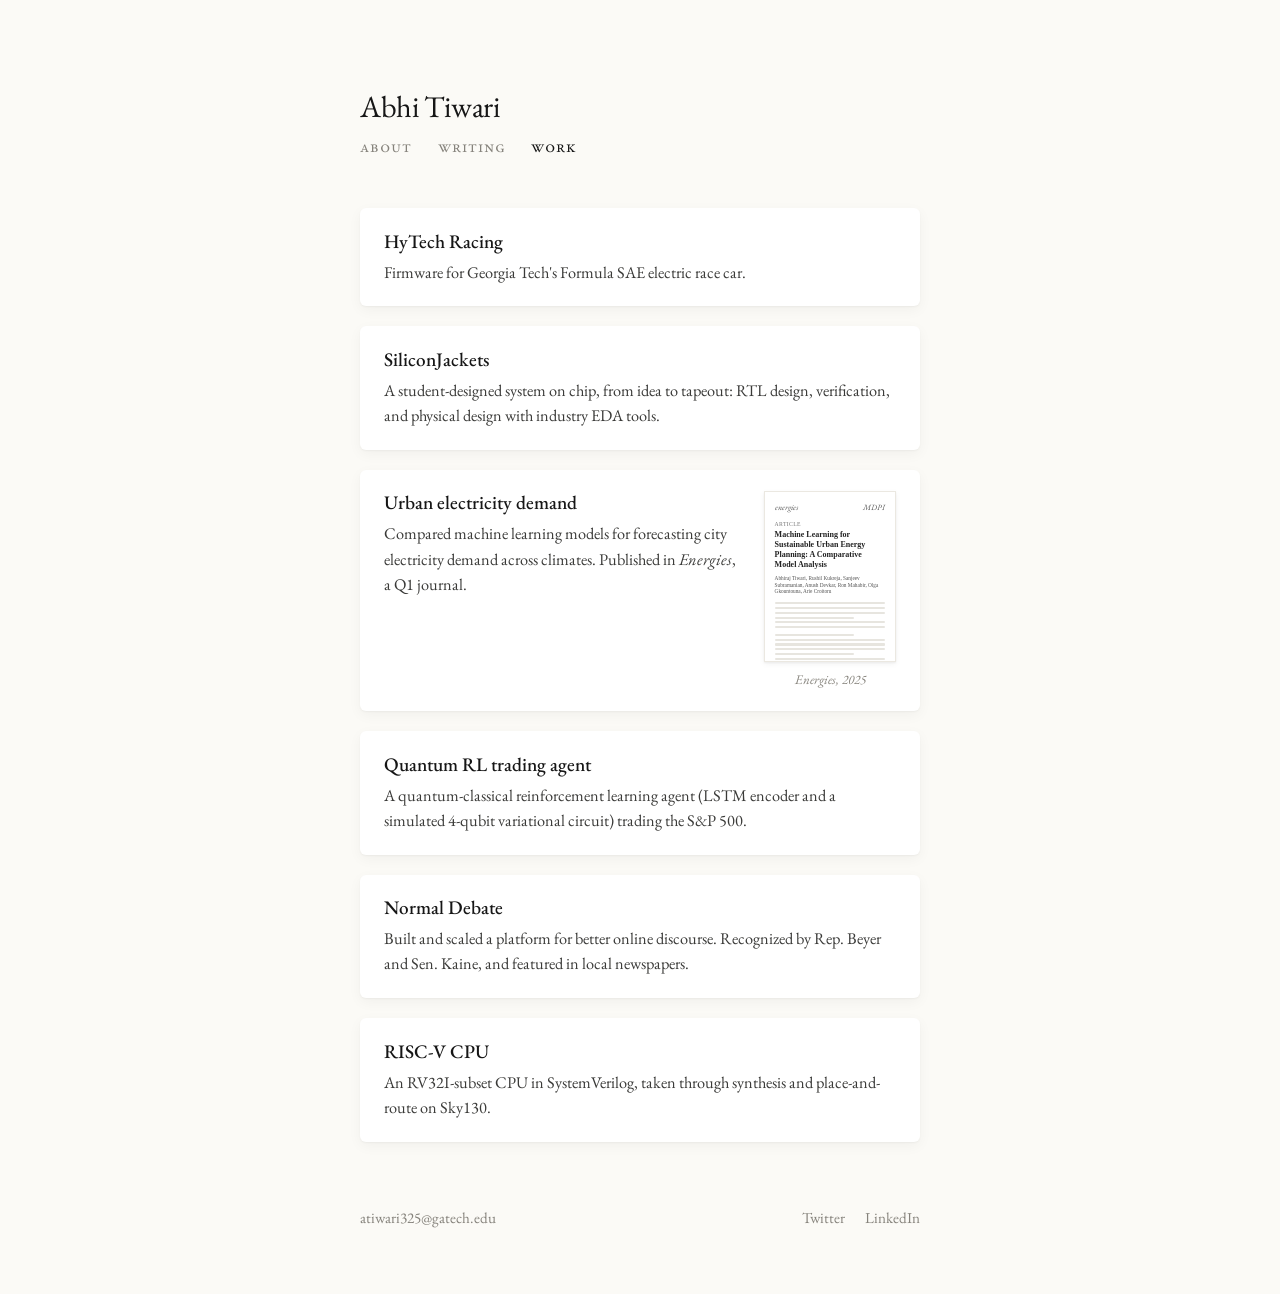
==== work/index.html @ e655e364 "Redesign: light serif theme with about, writing, and work pages Co-Authored-By: Claude Opus 5.5 <nor" ====
<!DOCTYPE html>
<html lang="en">
<head>
<meta charset="utf-8">
<meta name="viewport" content="width=device-width, initial-scale=1">
<title>Work — Abhi Tiwari</title>
<meta name="description" content="Work by Abhi Tiwari: firmware, silicon, and machine learning.">
<meta name="color-scheme" content="light">
<link rel="icon" href="data:image/svg+xml,<svg xmlns='http://www.w3.org/2000/svg' viewBox='0 0 32 32'><circle cx='16' cy='16' r='4' fill='%23161616'/></svg>">
<link rel="preconnect" href="https://fonts.googleapis.com">
<link rel="preconnect" href="https://fonts.gstatic.com" crossorigin>
<link href="https://fonts.googleapis.com/css2?family=EB+Garamond:ital,wght@0,400;0,500;1,400&display=swap" rel="stylesheet">
<link rel="stylesheet" href="/style.css">
</head>
<body>
<main>
  <h1 class="name"><a href="/">Abhi Tiwari</a></h1>
  <nav><a href="/">about</a><a href="/writing/">writing</a><a href="/work/" aria-current="page">work</a></nav>

  <div class="cards">
    <div class="card">
      <div class="card-text">
        <h3>HyTech Racing</h3>
        <p>Firmware for Georgia Tech's Formula SAE electric race car.</p>
      </div>
    </div>

    <div class="card">
      <div class="card-text">
        <h3>SiliconJackets</h3>
        <p>A student-designed system on chip, from idea to tapeout: RTL design, verification, and physical design with industry EDA tools.</p>
      </div>
    </div>

    <div class="card">
      <div class="card-text">
        <h3>Urban electricity demand</h3>
        <p>Compared machine learning models for forecasting city electricity demand across climates. Published in <em>Energies</em>, a Q1 journal.</p>
      </div>
      <a class="ev" href="https://doi.org/10.3390/en19010176" aria-label="Read the paper in Energies">
        <figure style="margin:0">
          <div class="page" aria-hidden="true">
            <div class="journal"><span>energies</span><span>MDPI</span></div>
            <div class="type">Article</div>
            <div class="title">Machine Learning for Sustainable Urban Energy Planning: A Comparative Model Analysis</div>
            <div class="authors">Abhiraj Tiwari, Rushil Kukreja, Sanjeev Subramanian, Anush Devkar, Ron Mahabir, Olga Gkountouna, Arie Croitoru</div>
            <div class="lines"><i></i><i></i><i></i><i></i><i></i><i></i><i class="gap"></i><i></i><i></i><i></i><i></i><i></i><i></i><i></i><i></i></div>
          </div>
          <figcaption>Energies, 2025</figcaption>
        </figure>
      </a>
    </div>

    <div class="card">
      <div class="card-text">
        <h3>Quantum RL trading agent</h3>
        <p>A quantum-classical reinforcement learning agent (LSTM encoder and a simulated 4-qubit variational circuit) trading the S&amp;P 500.</p>
      </div>
    </div>

    <div class="card">
      <div class="card-text">
        <h3>Normal Debate</h3>
        <p>Built and scaled a platform for better online discourse. Recognized by Rep. Beyer and Sen. Kaine, and featured in local newspapers.</p>
      </div>
    </div>

    <div class="card">
      <div class="card-text">
        <h3>RISC-V CPU</h3>
        <p>An RV32I-subset CPU in SystemVerilog, taken through synthesis and place-and-route on Sky130.</p>
      </div>
      <!-- GitHub evidence, for a project with a repo. Paste inside the card, after card-text:
      <a class="ev" href="https://github.com/USER/REPO">
        <figure style="margin:0">
          <div class="repo"><span>github.com/</span>USER/REPO</div>
          <figcaption>Source</figcaption>
        </figure>
      </a> -->
    </div>
  </div>

  <footer>
    <a href="mailto:atiwari325@gatech.edu">atiwari325@gatech.edu</a>
    <span><a href="https://x.com/abhirajtiwari">Twitter</a><a href="https://linkedin.com/in/tiwariabhiraj">LinkedIn</a></span>
  </footer>
</main>
</body>
</html>
---- style.css ----
:root {
  --paper: #fbfaf6;
  --card:  #ffffff;
  --ink:   #161616;
  --body:  #3a3a38;
  --gray:  #85827b;
  --faint: #d9d6ce;
  --hint:  #7a2a22;
  --serif: "EB Garamond", Garamond, "Times New Roman", serif;
}

* { box-sizing: border-box; }

html { -webkit-text-size-adjust: 100%; }

body {
  margin: 0;
  background: var(--paper);
  color: var(--body);
  font-family: var(--serif);
  font-size: 19px;
  line-height: 1.6;
  -webkit-font-smoothing: antialiased;
}

main {
  max-width: 38rem;
  margin: 0 auto;
  padding: clamp(3.5rem, 11vh, 5.5rem) 1rem 4rem;
}

@media (min-width: 30rem) {
  main { padding-left: 1.5rem; padding-right: 1.5rem; }
}

/* ---------- header ---------- */

.name {
  margin: 0;
  font-size: 1.9rem;
  font-weight: 400;
  letter-spacing: -0.01em;
  line-height: 1.2;
  color: var(--ink);
}

.name a { color: inherit; text-decoration: none; }

nav {
  display: flex;
  gap: 1.6rem;
  margin: 0.55rem 0 3rem;
  font-variant: small-caps;
  letter-spacing: 0.06em;
  font-size: 1.05rem;
}

nav a { color: var(--gray); text-decoration: none; }
nav a:hover, nav a[aria-current] { color: var(--ink); }

/* ---------- text ---------- */

a {
  color: var(--ink);
  text-decoration: underline;
  text-decoration-color: var(--faint);
  text-underline-offset: 3px;
}

a:hover { text-decoration-color: var(--hint); }

p { margin: 0 0 1rem; }
.lead { color: var(--ink); }
.quiet { color: var(--gray); }

:focus-visible { outline: 1px solid var(--hint); outline-offset: 3px; border-radius: 2px; }

/* ---------- writing ---------- */

.posts { list-style: none; margin: 0; padding: 0; }

.posts li {
  display: flex;
  justify-content: space-between;
  align-items: baseline;
  gap: 1rem;
}

.posts li + li { margin-top: 0.9rem; }
.posts a { text-decoration: none; font-size: 1.15rem; }
.posts a:hover { color: var(--hint); }

time {
  color: var(--gray);
  font-style: italic;
  font-variant-numeric: oldstyle-nums;
  white-space: nowrap;
}

.article h2 {
  margin: 0;
  font-size: 2.1rem;
  font-weight: 400;
  line-height: 1.2;
  color: var(--ink);
}

.article time { display: block; margin: 0.35rem 0 2rem; }

/* ---------- work cards ---------- */

.cards { display: grid; gap: 1.25rem; }

.card {
  display: flex;
  gap: 1.5rem;
  align-items: flex-start;
  padding: 1.35rem 1.5rem;
  background: var(--card);
  border-radius: 6px;
  box-shadow: 0 1px 2px rgba(22, 22, 22, 0.04), 0 4px 14px rgba(22, 22, 22, 0.045);
}

.card-text { flex: 1; min-width: 0; }

.card h3 {
  margin: 0 0 0.3rem;
  font-size: 1.2rem;
  font-weight: 500;
  line-height: 1.3;
  color: var(--ink);
}

.card p { margin: 0; font-size: 1.02rem; line-height: 1.55; }

/* evidence: paper title page */

.ev { flex: none; text-decoration: none; color: var(--gray); }
.ev:hover .page { box-shadow: 0 1px 2px rgba(22,22,22,.08), 0 3px 10px rgba(22,22,22,.1); }

.ev figcaption {
  margin-top: 0.4rem;
  font-size: 0.82rem;
  font-style: italic;
  text-align: center;
}

.page {
  width: 8.25rem;
  aspect-ratio: 8.5 / 11;
  padding: 0.6rem 0.6rem 0;
  overflow: hidden;
  background: #fff;
  border: 1px solid #ebe8e1;
  box-shadow: 0 1px 2px rgba(22,22,22,.05), 0 2px 6px rgba(22,22,22,.05);
  font-family: Georgia, "Times New Roman", serif;
  color: #222;
  line-height: 1.25;
}

.page .journal {
  display: flex;
  justify-content: space-between;
  font-family: var(--serif);
  font-size: 0.5rem;
  color: #555;
  font-style: italic;
}

.page .type { margin-top: 0.55rem; font-size: 0.36rem; letter-spacing: 0.06em; text-transform: uppercase; color: #777; }
.page .title { margin-top: 0.15rem; font-size: 0.5rem; font-weight: 700; }
.page .authors { margin-top: 0.3rem; font-size: 0.33rem; color: #555; }

.page .lines { margin-top: 0.45rem; }
.page .lines i { display: block; height: 0.13rem; margin-bottom: 0.17rem; background: #e7e5df; border-radius: 1px; }
.page .lines i:nth-child(4n) { width: 72%; }
.page .lines .gap { height: 0; margin-bottom: 0.35rem; }

/* evidence: code repository */

.repo {
  display: block;
  width: 8.25rem;
  padding: 0.6rem 0.7rem;
  background: #f6f5f1;
  border-radius: 4px;
  font-family: ui-monospace, Menlo, monospace;
  font-size: 0.68rem;
  line-height: 1.4;
  color: var(--ink);
  word-break: break-all;
}

.repo span { display: block; color: var(--gray); }

@media (max-width: 34rem) {
  .card { flex-direction: column; gap: 1rem; padding: 1.15rem 1.15rem; }
  .ev { align-self: flex-start; }
}

/* ---------- footer ---------- */

footer {
  margin-top: 4rem;
  display: flex;
  justify-content: space-between;
  flex-wrap: wrap;
  gap: 0.5rem 1.5rem;
  font-size: 0.95rem;
}

footer a { color: var(--gray); text-decoration: none; }
footer a:hover { color: var(--ink); }
footer span { display: flex; gap: 1.25rem; }
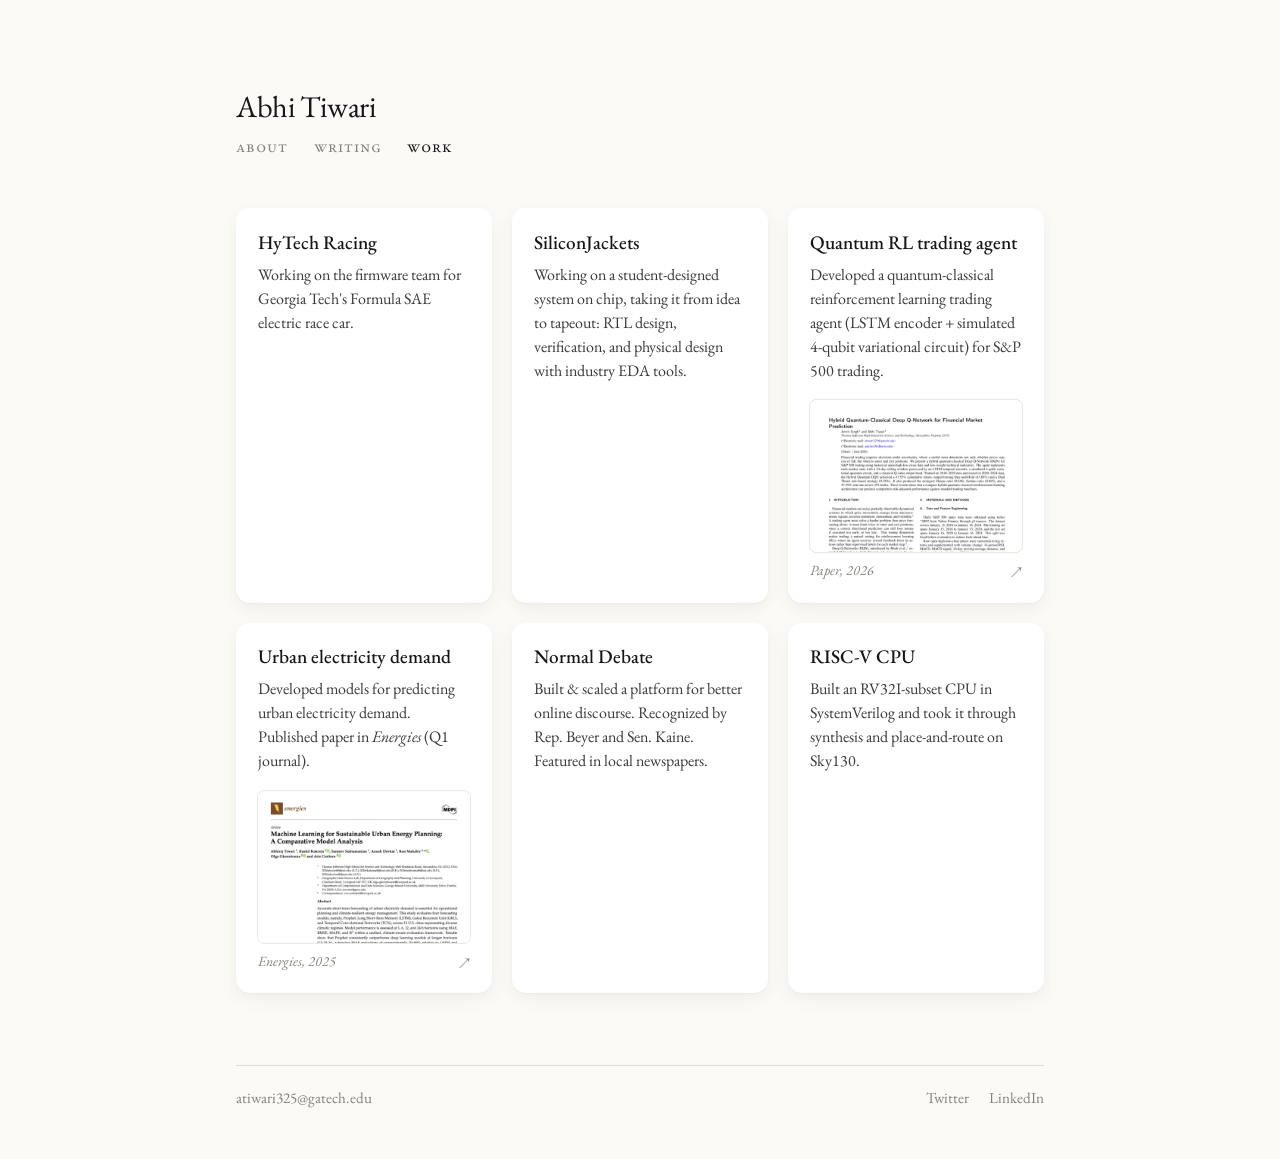
==== commit 8ab03384: "Square card grid with real paper snapshots, wider layout, footer rule Co-Authored-By: Claude Opus 5." ====
--- a/work/index.html
+++ b/work/index.html
@@ -19,64 +19,41 @@
 
   <div class="cards">
     <div class="card">
-      <div class="card-text">
-        <h3>HyTech Racing</h3>
-        <p>Firmware for Georgia Tech's Formula SAE electric race car.</p>
-      </div>
+      <h3>HyTech Racing</h3>
+      <p>Working on the firmware team for Georgia Tech's Formula SAE electric race car.</p>
     </div>
 
     <div class="card">
-      <div class="card-text">
-        <h3>SiliconJackets</h3>
-        <p>A student-designed system on chip, from idea to tapeout: RTL design, verification, and physical design with industry EDA tools.</p>
-      </div>
+      <h3>SiliconJackets</h3>
+      <p>Working on a student-designed system on chip, taking it from idea to tapeout: RTL design, verification, and physical design with industry EDA tools.</p>
     </div>
 
     <div class="card">
-      <div class="card-text">
-        <h3>Urban electricity demand</h3>
-        <p>Compared machine learning models for forecasting city electricity demand across climates. Published in <em>Energies</em>, a Q1 journal.</p>
-      </div>
-      <a class="ev" href="https://doi.org/10.3390/en19010176" aria-label="Read the paper in Energies">
-        <figure style="margin:0">
-          <div class="page" aria-hidden="true">
-            <div class="journal"><span>energies</span><span>MDPI</span></div>
-            <div class="type">Article</div>
-            <div class="title">Machine Learning for Sustainable Urban Energy Planning: A Comparative Model Analysis</div>
-            <div class="authors">Abhiraj Tiwari, Rushil Kukreja, Sanjeev Subramanian, Anush Devkar, Ron Mahabir, Olga Gkountouna, Arie Croitoru</div>
-            <div class="lines"><i></i><i></i><i></i><i></i><i></i><i></i><i class="gap"></i><i></i><i></i><i></i><i></i><i></i><i></i><i></i><i></i></div>
-          </div>
-          <figcaption>Energies, 2025</figcaption>
-        </figure>
+      <h3>Quantum RL trading agent</h3>
+      <p>Developed a quantum-classical reinforcement learning trading agent (LSTM encoder + simulated 4-qubit variational circuit) for S&amp;P 500 trading.</p>
+      <a class="ev" href="https://tinyurl.com/abhirajquantum">
+        <span class="shot"><img src="/assets/quantum-paper.jpg" alt="First page of the paper Hybrid Quantum-Classical Deep Q-Network for Financial Market Prediction" loading="lazy"></span>
+        <span class="cap"><span>Paper, 2026</span><span>↗</span></span>
       </a>
     </div>
 
     <div class="card">
-      <div class="card-text">
-        <h3>Quantum RL trading agent</h3>
-        <p>A quantum-classical reinforcement learning agent (LSTM encoder and a simulated 4-qubit variational circuit) trading the S&amp;P 500.</p>
-      </div>
+      <h3>Urban electricity demand</h3>
+      <p>Developed models for predicting urban electricity demand. Published paper in <em>Energies</em> (Q1 journal).</p>
+      <a class="ev" href="https://doi.org/10.3390/en19010176">
+        <span class="shot"><img src="/assets/energies-paper.jpg" alt="First page of the Energies article Machine Learning for Sustainable Urban Energy Planning: A Comparative Model Analysis" loading="lazy"></span>
+        <span class="cap"><span>Energies, 2025</span><span>↗</span></span>
+      </a>
     </div>
 
     <div class="card">
-      <div class="card-text">
-        <h3>Normal Debate</h3>
-        <p>Built and scaled a platform for better online discourse. Recognized by Rep. Beyer and Sen. Kaine, and featured in local newspapers.</p>
-      </div>
+      <h3>Normal Debate</h3>
+      <p>Built &amp; scaled a platform for better online discourse. Recognized by Rep. Beyer and Sen. Kaine. Featured in local newspapers.</p>
     </div>
 
     <div class="card">
-      <div class="card-text">
-        <h3>RISC-V CPU</h3>
-        <p>An RV32I-subset CPU in SystemVerilog, taken through synthesis and place-and-route on Sky130.</p>
-      </div>
-      <!-- GitHub evidence, for a project with a repo. Paste inside the card, after card-text:
-      <a class="ev" href="https://github.com/USER/REPO">
-        <figure style="margin:0">
-          <div class="repo"><span>github.com/</span>USER/REPO</div>
-          <figcaption>Source</figcaption>
-        </figure>
-      </a> -->
+      <h3>RISC-V CPU</h3>
+      <p>Built an RV32I-subset CPU in SystemVerilog and took it through synthesis and place-and-route on Sky130.</p>
     </div>
   </div>
 
--- a/style.css
+++ b/style.css
@@ -5,6 +5,7 @@
   --body:  #3a3a38;
   --gray:  #85827b;
   --faint: #d9d6ce;
+  --rule:  #e0ddd5;
   --hint:  #7a2a22;
   --serif: "EB Garamond", Garamond, "Times New Roman", serif;
 }
@@ -23,15 +24,19 @@
   -webkit-font-smoothing: antialiased;
 }
 
+/* One container width on every page so the name and tabs never shift;
+   reading text is held to a narrower measure inside it. */
 main {
-  max-width: 38rem;
+  max-width: 54rem;
   margin: 0 auto;
-  padding: clamp(3.5rem, 11vh, 5.5rem) 1rem 4rem;
+  padding: clamp(3.5rem, 11vh, 5.5rem) 1rem 3rem;
 }
 
 @media (min-width: 30rem) {
-  main { padding-left: 1.5rem; padding-right: 1.5rem; }
+  main { padding-left: 1.75rem; padding-right: 1.75rem; }
 }
+
+.prose { max-width: 36rem; }
 
 /* ---------- header ---------- */
 
@@ -109,99 +114,74 @@
 
 /* ---------- work cards ---------- */
 
-.cards { display: grid; gap: 1.25rem; }
+.cards {
+  display: grid;
+  grid-template-columns: repeat(auto-fill, minmax(15.5rem, 1fr));
+  gap: 1.25rem;
+}
 
 .card {
   display: flex;
-  gap: 1.5rem;
-  align-items: flex-start;
-  padding: 1.35rem 1.5rem;
+  flex-direction: column;
+  min-height: 15.5rem;
+  padding: 1.4rem 1.4rem 1.3rem;
   background: var(--card);
-  border-radius: 6px;
-  box-shadow: 0 1px 2px rgba(22, 22, 22, 0.04), 0 4px 14px rgba(22, 22, 22, 0.045);
+  border-radius: 14px;
+  box-shadow: 0 1px 2px rgba(22, 22, 22, 0.035), 0 6px 18px rgba(22, 22, 22, 0.05);
 }
 
-.card-text { flex: 1; min-width: 0; }
+@media (max-width: 34rem) {
+  .card { min-height: 0; }
+}
 
 .card h3 {
-  margin: 0 0 0.3rem;
+  margin: 0 0 0.45rem;
   font-size: 1.2rem;
   font-weight: 500;
   line-height: 1.3;
   color: var(--ink);
 }
 
-.card p { margin: 0; font-size: 1.02rem; line-height: 1.55; }
+.card p { margin: 0; font-size: 1rem; line-height: 1.5; }
 
-/* evidence: paper title page */
+/* evidence: a real snapshot pinned to the bottom of the card */
 
-.ev { flex: none; text-decoration: none; color: var(--gray); }
-.ev:hover .page { box-shadow: 0 1px 2px rgba(22,22,22,.08), 0 3px 10px rgba(22,22,22,.1); }
-
-.ev figcaption {
-  margin-top: 0.4rem;
-  font-size: 0.82rem;
-  font-style: italic;
-  text-align: center;
+.ev {
+  display: block;
+  margin-top: auto;
+  padding-top: 1.1rem;
+  text-decoration: none;
+  color: var(--gray);
 }
 
-.page {
-  width: 8.25rem;
-  aspect-ratio: 8.5 / 11;
-  padding: 0.6rem 0.6rem 0;
+.ev .shot {
+  display: block;
+  height: 9.5rem;
   overflow: hidden;
+  border-radius: 6px;
   background: #fff;
-  border: 1px solid #ebe8e1;
-  box-shadow: 0 1px 2px rgba(22,22,22,.05), 0 2px 6px rgba(22,22,22,.05);
-  font-family: Georgia, "Times New Roman", serif;
-  color: #222;
-  line-height: 1.25;
+  box-shadow: 0 0 0 1px #ebe8e1;
 }
 
-.page .journal {
+.ev img { display: block; width: 100%; height: auto; }
+
+.ev .cap {
   display: flex;
   justify-content: space-between;
-  font-family: var(--serif);
-  font-size: 0.5rem;
-  color: #555;
+  margin-top: 0.45rem;
+  font-size: 0.88rem;
   font-style: italic;
 }
 
-.page .type { margin-top: 0.55rem; font-size: 0.36rem; letter-spacing: 0.06em; text-transform: uppercase; color: #777; }
-.page .title { margin-top: 0.15rem; font-size: 0.5rem; font-weight: 700; }
-.page .authors { margin-top: 0.3rem; font-size: 0.33rem; color: #555; }
-
-.page .lines { margin-top: 0.45rem; }
-.page .lines i { display: block; height: 0.13rem; margin-bottom: 0.17rem; background: #e7e5df; border-radius: 1px; }
-.page .lines i:nth-child(4n) { width: 72%; }
-.page .lines .gap { height: 0; margin-bottom: 0.35rem; }
-
-/* evidence: code repository */
-
-.repo {
-  display: block;
-  width: 8.25rem;
-  padding: 0.6rem 0.7rem;
-  background: #f6f5f1;
-  border-radius: 4px;
-  font-family: ui-monospace, Menlo, monospace;
-  font-size: 0.68rem;
-  line-height: 1.4;
-  color: var(--ink);
-  word-break: break-all;
-}
-
-.repo span { display: block; color: var(--gray); }
-
-@media (max-width: 34rem) {
-  .card { flex-direction: column; gap: 1rem; padding: 1.15rem 1.15rem; }
-  .ev { align-self: flex-start; }
-}
+.ev:hover .cap { color: var(--ink); }
+.ev:hover .shot { box-shadow: 0 0 0 1px #d9d5cc; }
 
 /* ---------- footer ---------- */
 
 footer {
-  margin-top: 4rem;
+  margin-top: 4.5rem;
+  padding-top: 1.25rem;
+  border-top: 1px solid var(--rule);
   display: flex;
   justify-content: space-between;
   flex-wrap: wrap;
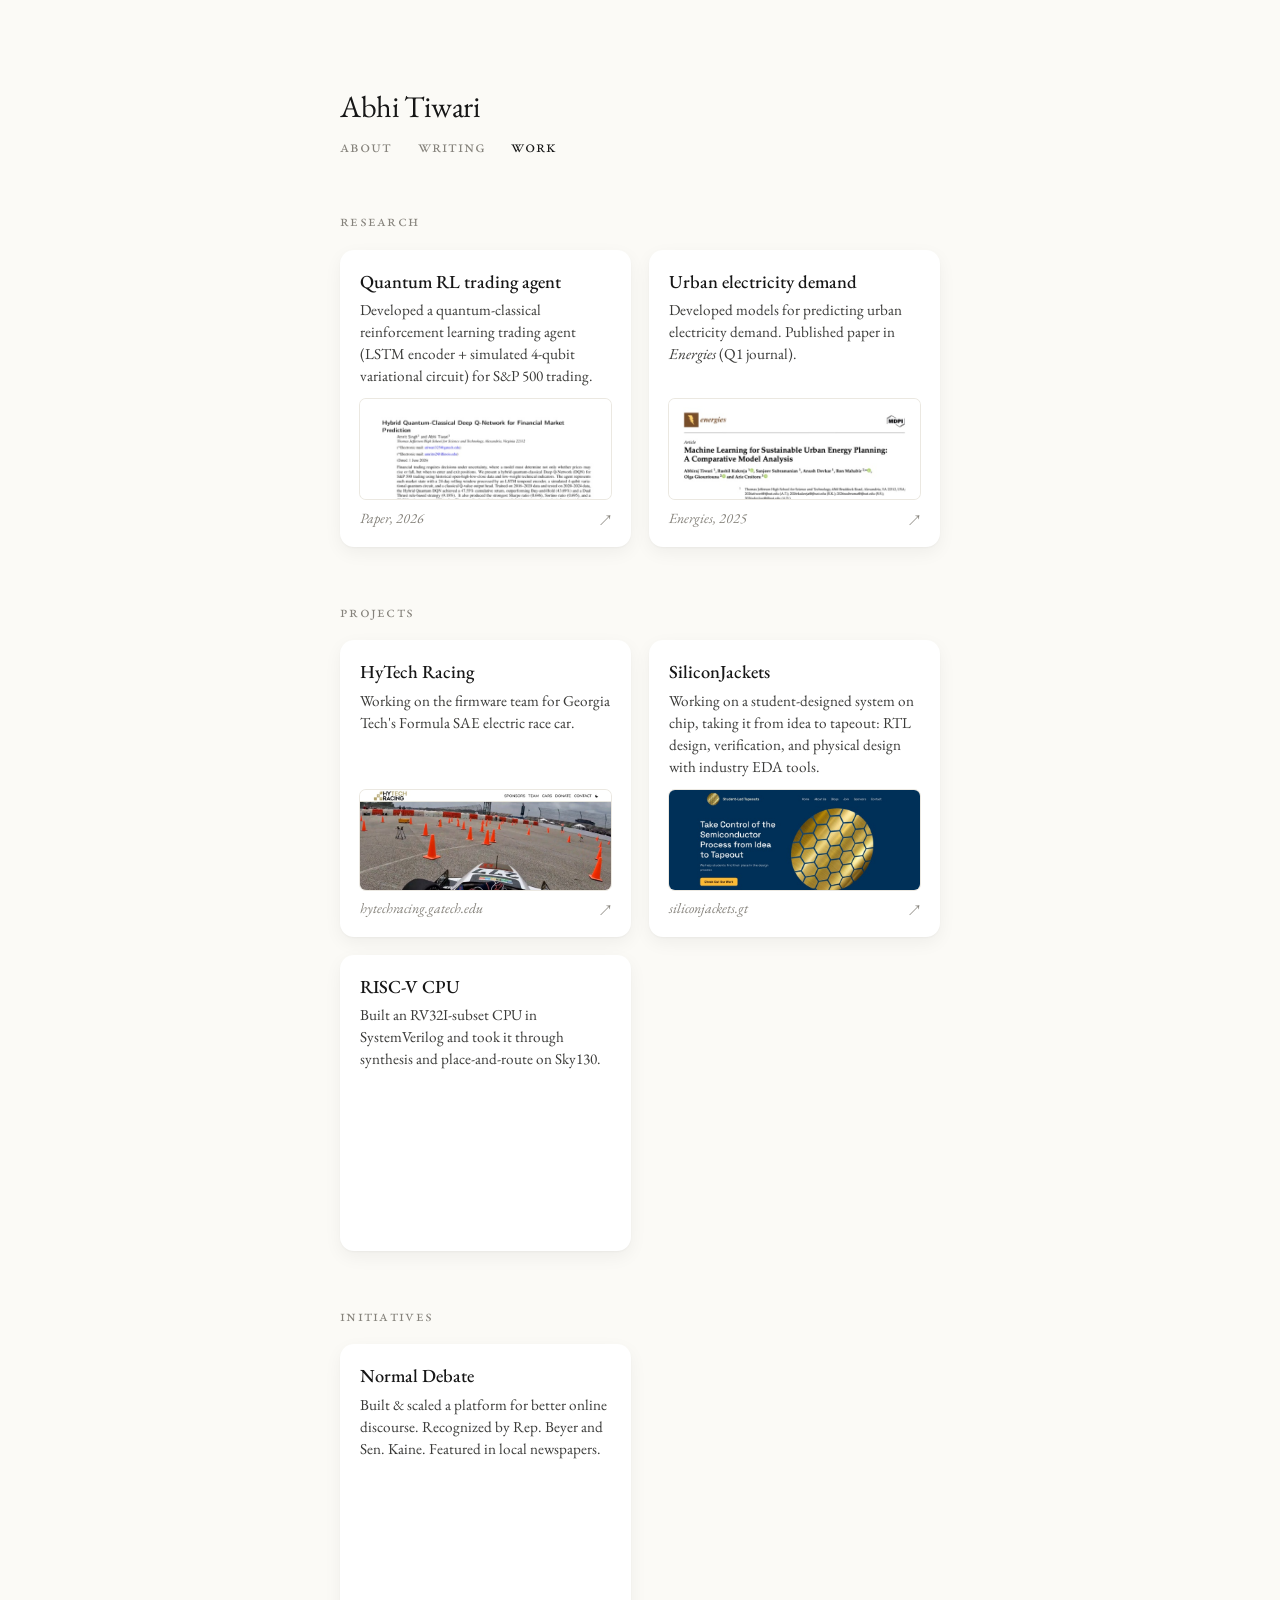
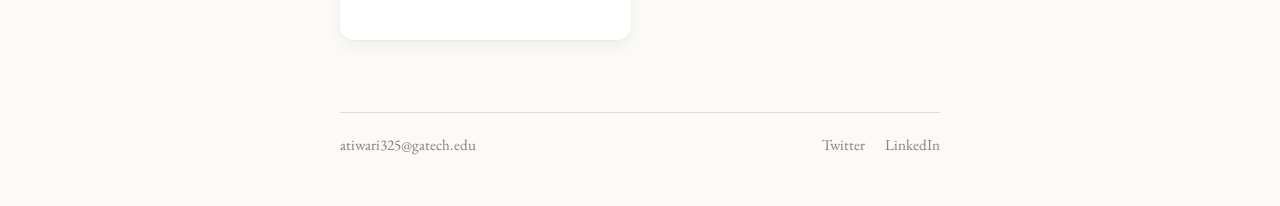
==== commit 834835f2: "Narrow layout again; group work into research, projects, initiatives with square cards Co-Authored-B" ====
--- a/work/index.html
+++ b/work/index.html
@@ -17,17 +17,9 @@
   <h1 class="name"><a href="/">Abhi Tiwari</a></h1>
   <nav><a href="/">about</a><a href="/writing/">writing</a><a href="/work/" aria-current="page">work</a></nav>
 
+  <section class="group">
+  <h2>research</h2>
   <div class="cards">
-    <div class="card">
-      <h3>HyTech Racing</h3>
-      <p>Working on the firmware team for Georgia Tech's Formula SAE electric race car.</p>
-    </div>
-
-    <div class="card">
-      <h3>SiliconJackets</h3>
-      <p>Working on a student-designed system on chip, taking it from idea to tapeout: RTL design, verification, and physical design with industry EDA tools.</p>
-    </div>
-
     <div class="card">
       <h3>Quantum RL trading agent</h3>
       <p>Developed a quantum-classical reinforcement learning trading agent (LSTM encoder + simulated 4-qubit variational circuit) for S&amp;P 500 trading.</p>
@@ -45,10 +37,28 @@
         <span class="cap"><span>Energies, 2025</span><span>↗</span></span>
       </a>
     </div>
+  </div>
+  </section>
+
+  <section class="group">
+  <h2>projects</h2>
+  <div class="cards">
+    <div class="card">
+      <h3>HyTech Racing</h3>
+      <p>Working on the firmware team for Georgia Tech's Formula SAE electric race car.</p>
+      <a class="ev" href="https://hytechracing.gatech.edu/">
+        <span class="shot"><img src="/assets/hytech-site.jpg" alt="HyTech Racing website" loading="lazy"></span>
+        <span class="cap"><span>hytechracing.gatech.edu</span><span>↗</span></span>
+      </a>
+    </div>
 
     <div class="card">
-      <h3>Normal Debate</h3>
-      <p>Built &amp; scaled a platform for better online discourse. Recognized by Rep. Beyer and Sen. Kaine. Featured in local newspapers.</p>
+      <h3>SiliconJackets</h3>
+      <p>Working on a student-designed system on chip, taking it from idea to tapeout: RTL design, verification, and physical design with industry EDA tools.</p>
+      <a class="ev" href="https://siliconjackets.gt/">
+        <span class="shot"><img src="/assets/siliconjackets-site.jpg" alt="SiliconJackets website" loading="lazy"></span>
+        <span class="cap"><span>siliconjackets.gt</span><span>↗</span></span>
+      </a>
     </div>
 
     <div class="card">
@@ -56,6 +66,17 @@
       <p>Built an RV32I-subset CPU in SystemVerilog and took it through synthesis and place-and-route on Sky130.</p>
     </div>
   </div>
+  </section>
+
+  <section class="group">
+  <h2>initiatives</h2>
+  <div class="cards">
+    <div class="card">
+      <h3>Normal Debate</h3>
+      <p>Built &amp; scaled a platform for better online discourse. Recognized by Rep. Beyer and Sen. Kaine. Featured in local newspapers.</p>
+    </div>
+  </div>
+  </section>
 
   <footer>
     <a href="mailto:atiwari325@gatech.edu">atiwari325@gatech.edu</a>
--- a/style.css
+++ b/style.css
@@ -24,10 +24,8 @@
   -webkit-font-smoothing: antialiased;
 }
 
-/* One container width on every page so the name and tabs never shift;
-   reading text is held to a narrower measure inside it. */
 main {
-  max-width: 54rem;
+  max-width: 41rem;
   margin: 0 auto;
   padding: clamp(3.5rem, 11vh, 5.5rem) 1rem 3rem;
 }
@@ -36,7 +34,6 @@
   main { padding-left: 1.75rem; padding-right: 1.75rem; }
 }
 
-.prose { max-width: 36rem; }
 
 /* ---------- header ---------- */
 
@@ -114,49 +111,61 @@
 
 /* ---------- work cards ---------- */
 
+.group + .group { margin-top: 3.25rem; }
+
+.group h2 {
+  margin: 0 0 1rem;
+  font-size: 1rem;
+  font-weight: 400;
+  font-variant: small-caps;
+  letter-spacing: 0.08em;
+  color: var(--gray);
+}
+
 .cards {
   display: grid;
-  grid-template-columns: repeat(auto-fill, minmax(15.5rem, 1fr));
-  gap: 1.25rem;
+  grid-template-columns: repeat(2, minmax(0, 1fr));
+  gap: 1.1rem;
 }
 
 .card {
   display: flex;
   flex-direction: column;
-  min-height: 15.5rem;
-  padding: 1.4rem 1.4rem 1.3rem;
+  min-height: 18.5rem; /* matches column width, so cards read as squares */
+  padding: 1.25rem 1.25rem 1.1rem;
   background: var(--card);
   border-radius: 14px;
   box-shadow: 0 1px 2px rgba(22, 22, 22, 0.035), 0 6px 18px rgba(22, 22, 22, 0.05);
 }
 
 @media (max-width: 34rem) {
+  .cards { grid-template-columns: 1fr; }
   .card { min-height: 0; }
 }
 
 .card h3 {
-  margin: 0 0 0.45rem;
-  font-size: 1.2rem;
+  margin: 0 0 0.35rem;
+  font-size: 1.15rem;
   font-weight: 500;
   line-height: 1.3;
   color: var(--ink);
 }
 
-.card p { margin: 0; font-size: 1rem; line-height: 1.5; }
+.card p { margin: 0; font-size: 0.95rem; line-height: 1.45; }
 
 /* evidence: a real snapshot pinned to the bottom of the card */
 
 .ev {
   display: block;
   margin-top: auto;
-  padding-top: 1.1rem;
+  padding-top: 0.75rem;
   text-decoration: none;
   color: var(--gray);
 }
 
 .ev .shot {
   display: block;
-  height: 9.5rem;
+  height: 6.25rem;
   overflow: hidden;
   border-radius: 6px;
   background: #fff;
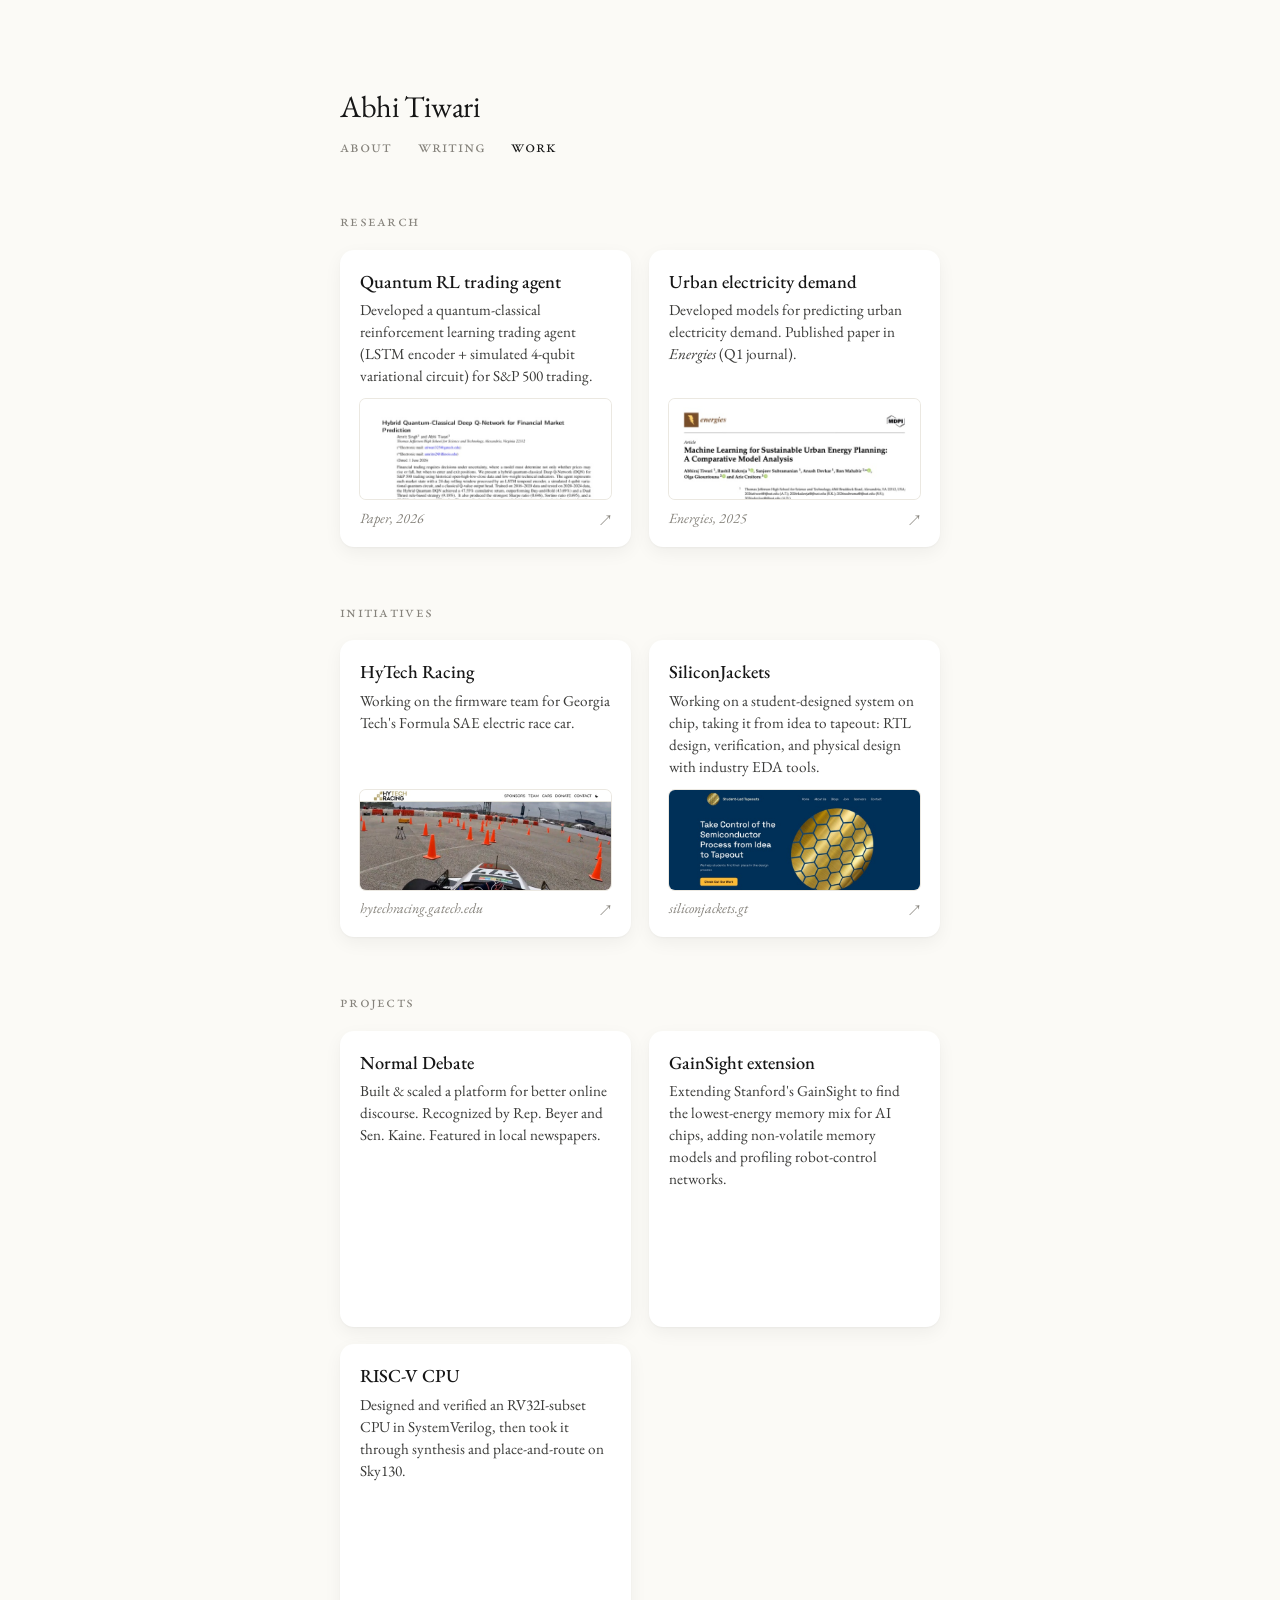
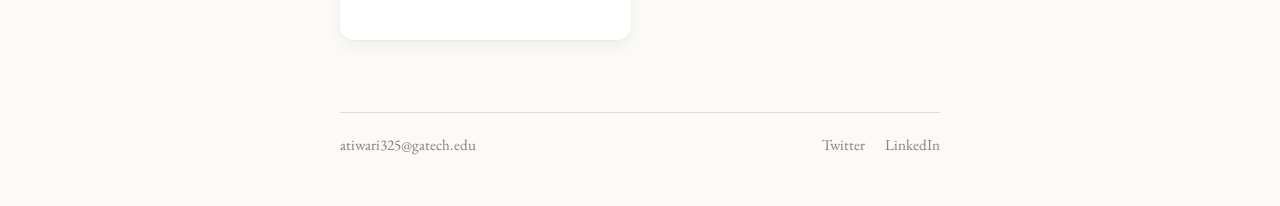
==== commit 4dccac17: "New about copy, regrouped work cards, GainSight card, initials favicon Co-Authored-By: Claude Opus 5" ====
--- a/work/index.html
+++ b/work/index.html
@@ -4,9 +4,9 @@
 <meta charset="utf-8">
 <meta name="viewport" content="width=device-width, initial-scale=1">
 <title>Work — Abhi Tiwari</title>
-<meta name="description" content="Work by Abhi Tiwari: firmware, silicon, and machine learning.">
+<meta name="description" content="Work by Abhi Tiwari: research, initiatives, and projects.">
 <meta name="color-scheme" content="light">
-<link rel="icon" href="data:image/svg+xml,<svg xmlns='http://www.w3.org/2000/svg' viewBox='0 0 32 32'><circle cx='16' cy='16' r='4' fill='%23161616'/></svg>">
+<link rel="icon" href="/favicon.svg" type="image/svg+xml">
 <link rel="preconnect" href="https://fonts.googleapis.com">
 <link rel="preconnect" href="https://fonts.gstatic.com" crossorigin>
 <link href="https://fonts.googleapis.com/css2?family=EB+Garamond:ital,wght@0,400;0,500;1,400&display=swap" rel="stylesheet">
@@ -41,7 +41,7 @@
   </section>
 
   <section class="group">
-  <h2>projects</h2>
+  <h2>initiatives</h2>
   <div class="cards">
     <div class="card">
       <h3>HyTech Racing</h3>
@@ -60,20 +60,25 @@
         <span class="cap"><span>siliconjackets.gt</span><span>↗</span></span>
       </a>
     </div>
-
-    <div class="card">
-      <h3>RISC-V CPU</h3>
-      <p>Built an RV32I-subset CPU in SystemVerilog and took it through synthesis and place-and-route on Sky130.</p>
-    </div>
   </div>
   </section>
 
   <section class="group">
-  <h2>initiatives</h2>
+  <h2>projects</h2>
   <div class="cards">
     <div class="card">
       <h3>Normal Debate</h3>
       <p>Built &amp; scaled a platform for better online discourse. Recognized by Rep. Beyer and Sen. Kaine. Featured in local newspapers.</p>
+    </div>
+
+    <div class="card">
+      <h3>GainSight extension</h3>
+      <p>Extending Stanford's GainSight to find the lowest-energy memory mix for AI chips, adding non-volatile memory models and profiling robot-control networks.</p>
+    </div>
+
+    <div class="card">
+      <h3>RISC-V CPU</h3>
+      <p>Designed and verified an RV32I-subset CPU in SystemVerilog, then took it through synthesis and place-and-route on Sky130.</p>
     </div>
   </div>
   </section>
--- a/style.css
+++ b/style.css
@@ -75,6 +75,11 @@
 .lead { color: var(--ink); }
 .quiet { color: var(--gray); }
 
+.about p { margin: 0; }
+.about p + p { margin-top: 0.55rem; }
+.about .quiet { margin-top: 1.4rem; font-style: italic; }
+.about b { font-weight: 500; color: var(--ink); }
+
 :focus-visible { outline: 1px solid var(--hint); outline-offset: 3px; border-radius: 2px; }
 
 /* ---------- writing ---------- */
